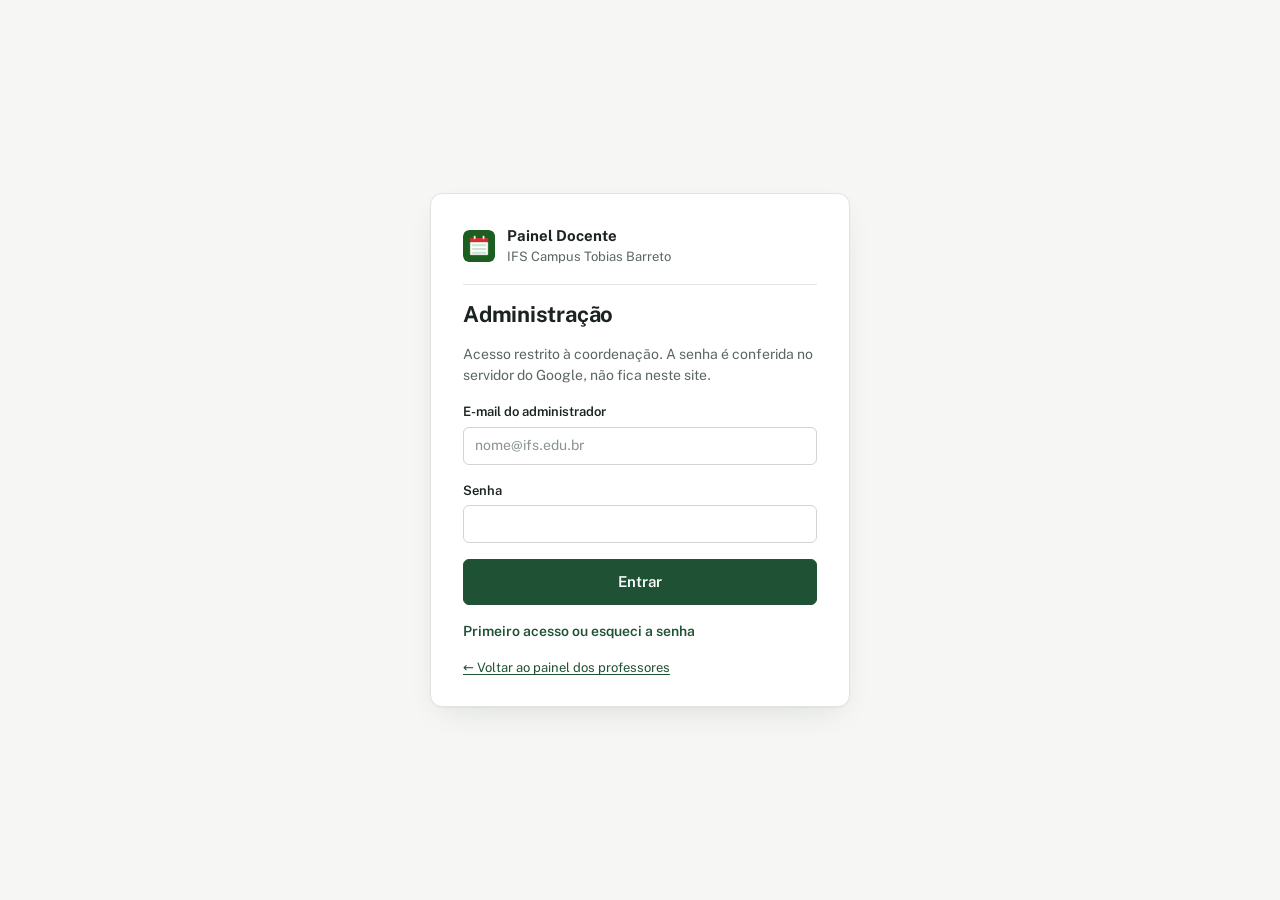
==== admin.html @ 11133c8a "Padroniza cor e centraliza almoço/intervalo (cadastros, grade admin e app) Co-Authored-By: Claude So" ====
<!doctype html>
<html lang="pt-BR">
<head>
  <meta charset="utf-8">
  <meta name="viewport" content="width=device-width, initial-scale=1, viewport-fit=cover">
  <meta name="robots" content="noindex, nofollow">
  <meta name="theme-color" content="#1f5135">
  <title>Administração · Painel Docente IFS</title>
  <link rel="icon" href="./icons/icon-192.png">
  <link rel="preconnect" href="https://fonts.googleapis.com">
  <link rel="preconnect" href="https://fonts.gstatic.com" crossorigin>
  <link href="https://fonts.googleapis.com/css2?family=Public+Sans:wght@400;500;600;700&display=swap" rel="stylesheet">
  <link rel="stylesheet" href="./admin.css?v=2.21">
</head>
<body>

<!-- ============ LOGIN ============ -->
<section id="tela-login">
  <form class="cartao-login" id="formLogin" autocomplete="on">
    <div class="sobretitulo"><img src="./icons/icon-192.png" alt="" width="32" height="32"><span>Painel Docente<br><small>IFS Campus Tobias Barreto</small></span></div>
    <h1>Administração</h1>
    <p class="mudo" style="margin:0">Acesso restrito à coordenação. A senha é conferida no servidor do Google, não fica neste site.</p>
    <div id="erroLogin" class="erro oculto" role="alert"></div>
    <div class="campo">
      <label for="loginEmail">E-mail do administrador</label>
      <input id="loginEmail" class="input" type="email" autocomplete="username" required placeholder="nome@ifs.edu.br">
    </div>
    <div class="campo">
      <label for="loginSenha">Senha</label>
      <input id="loginSenha" class="input" type="password" autocomplete="current-password" required>
    </div>
    <button class="btn btn-primario" id="btnEntrar" type="submit" style="min-height:46px">Entrar</button>
    <button class="btn-link" type="button" id="btnPrimeiro" style="align-self:flex-start">Primeiro acesso ou esqueci a senha</button>
    <a class="pequeno" href="./">← Voltar ao painel dos professores</a>
  </form>
  <form class="cartao-login oculto" id="formPrimeiro" autocomplete="off">
    <div class="sobretitulo"><img src="./icons/icon-192.png" alt="" width="32" height="32"><span>Painel Docente<br><small>IFS Campus Tobias Barreto</small></span></div>
    <h1>Primeiro acesso</h1>
    <p class="mudo" style="margin:0">Use o código de 6 números que chegou no seu e-mail de convite (ou o gerado no Apps Script pela função <strong>gerarCodigoAdministrador</strong>) e crie sua senha.</p>
    <div id="erroPrimeiro" class="erro oculto" role="alert"></div>
    <div class="campo"><label for="paCodigo">Código de 6 números</label><input id="paCodigo" class="input" inputmode="numeric" maxlength="6" required></div>
    <div class="campo"><label for="paEmail">Seu e-mail</label><input id="paEmail" class="input" type="email" autocomplete="username" required placeholder="nome@ifs.edu.br"></div>
    <div class="campo"><label for="paSenha">Senha nova (mínimo 8 caracteres)</label><input id="paSenha" class="input" type="password" autocomplete="new-password" minlength="8" required></div>
    <div class="campo"><label for="paSenha2">Repita a senha</label><input id="paSenha2" class="input" type="password" autocomplete="new-password" minlength="8" required></div>
    <button class="btn btn-primario" id="btnCriar" type="submit" style="min-height:46px">Criar acesso e entrar</button>
    <button class="btn-link" type="button" id="btnVoltarLogin" style="align-self:flex-start">← Já tenho senha</button>
  </form>
</section>

<!-- ============ APP ============ -->
<div id="app" class="oculto">
  <header class="topo">
    <div class="marca">
      <img src="./icons/icon-192.png" alt="" width="28" height="28">
      <div><strong>Painel Docente</strong><span>Administração · IFS Campus Tobias Barreto</span></div>
    </div>
    <div class="usuario">
      <span id="emailAdmin"></span>
      <button class="btn btn-pequeno" id="btnSair" type="button">Sair</button>
    </div>
  </header>
  <aside class="lateral" aria-label="Menu do administrador">
    <button class="nav-item" data-tela="inicio"><svg aria-hidden="true" width="20" height="20" viewBox="0 0 24 24" fill="none" stroke="currentColor" stroke-width="2" stroke-linecap="round" stroke-linejoin="round"><path d="M3 11 12 4l9 7v9H3z"/></svg>Visão geral</button>
    <button class="nav-item" data-tela="emails"><svg aria-hidden="true" width="20" height="20" viewBox="0 0 24 24" fill="none" stroke="currentColor" stroke-width="2" stroke-linecap="round" stroke-linejoin="round"><rect x="3" y="5" width="18" height="14" rx="2"/><path d="m3 7 9 6 9-6"/></svg>E-mails &amp; Avisos<span class="selo oculto" id="seloErros"></span></button>
    <button class="nav-item" data-tela="grade"><svg aria-hidden="true" width="20" height="20" viewBox="0 0 24 24" fill="none" stroke="currentColor" stroke-width="2" stroke-linecap="round" stroke-linejoin="round"><rect x="3" y="4" width="18" height="17" rx="2"/><path d="M3 10h18M8 2v4M16 2v4"/></svg>Grade de aulas</button>
    <button class="nav-item" data-tela="cadastros"><svg aria-hidden="true" width="20" height="20" viewBox="0 0 24 24" fill="none" stroke="currentColor" stroke-width="2" stroke-linecap="round" stroke-linejoin="round"><path d="M4 6h16M4 12h16M4 18h10"/></svg>Cadastros</button>
    <button class="nav-item" data-tela="banco"><svg aria-hidden="true" width="20" height="20" viewBox="0 0 24 24" fill="none" stroke="currentColor" stroke-width="2" stroke-linecap="round" stroke-linejoin="round"><path d="M3 10 12 4l9 6M5 10v8M9.5 10v8M14.5 10v8M19 10v8M3 20h18"/></svg>Banco de aulas<span class="selo oculto" id="seloBanco"></span></button>
    <button class="nav-item" data-tela="professores"><svg aria-hidden="true" width="20" height="20" viewBox="0 0 24 24" fill="none" stroke="currentColor" stroke-width="2" stroke-linecap="round" stroke-linejoin="round"><circle cx="9" cy="8" r="4"/><path d="M2 21c0-4 3-6 7-6s7 2 7 6"/></svg>Professores</button>
    <button class="nav-item" data-tela="arquivos"><svg aria-hidden="true" width="20" height="20" viewBox="0 0 24 24" fill="none" stroke="currentColor" stroke-width="2" stroke-linecap="round" stroke-linejoin="round"><path d="M12 3v12M7 10l5 5 5-5M4 21h16"/></svg>Importar / Exportar</button>
    <button class="nav-item" data-tela="config"><svg aria-hidden="true" width="20" height="20" viewBox="0 0 24 24" fill="none" stroke="currentColor" stroke-width="2" stroke-linecap="round" stroke-linejoin="round"><circle cx="12" cy="12" r="3"/><path d="M19.4 15a1.7 1.7 0 0 0 .3 1.8l.1.1a2 2 0 1 1-2.8 2.8l-.1-.1a1.7 1.7 0 0 0-2.9 1.2V21a2 2 0 1 1-4 0v-.1a1.7 1.7 0 0 0-2.9-1.2l-.1.1a2 2 0 1 1-2.8-2.8l.1-.1A1.7 1.7 0 0 0 3 15H3a2 2 0 1 1 0-4h.1a1.7 1.7 0 0 0 1.2-2.9l-.1-.1a2 2 0 1 1 2.8-2.8l.1.1A1.7 1.7 0 0 0 9 4.6V4.5a2 2 0 1 1 4 0v.1a1.7 1.7 0 0 0 2.9 1.2l.1-.1a2 2 0 1 1 2.8 2.8l-.1.1a1.7 1.7 0 0 0 1.2 2.9h.1a2 2 0 1 1 0 4h-.1a1.7 1.7 0 0 0-1.5 1z"/></svg>Configurações</button>
  </aside>

  <main id="conteudo" tabindex="-1"></main>

  <nav class="nav-baixo" aria-label="Menu do administrador">
    <button data-tela="inicio"><svg aria-hidden="true" width="22" height="22" viewBox="0 0 24 24" fill="none" stroke="currentColor" stroke-width="2" stroke-linecap="round" stroke-linejoin="round"><path d="M3 11 12 4l9 7v9H3z"/></svg>Início</button>
    <button data-tela="emails"><svg aria-hidden="true" width="22" height="22" viewBox="0 0 24 24" fill="none" stroke="currentColor" stroke-width="2" stroke-linecap="round" stroke-linejoin="round"><rect x="3" y="5" width="18" height="14" rx="2"/><path d="m3 7 9 6 9-6"/></svg>Avisos</button>
    <button data-tela="grade"><svg aria-hidden="true" width="22" height="22" viewBox="0 0 24 24" fill="none" stroke="currentColor" stroke-width="2" stroke-linecap="round" stroke-linejoin="round"><rect x="3" y="4" width="18" height="17" rx="2"/><path d="M3 10h18M8 2v4M16 2v4"/></svg>Grade</button>
    <button data-tela="professores"><svg aria-hidden="true" width="22" height="22" viewBox="0 0 24 24" fill="none" stroke="currentColor" stroke-width="2" stroke-linecap="round" stroke-linejoin="round"><circle cx="9" cy="8" r="4"/><path d="M2 21c0-4 3-6 7-6s7 2 7 6"/></svg>Professores</button>
    <button data-tela="arquivos"><svg aria-hidden="true" width="22" height="22" viewBox="0 0 24 24" fill="none" stroke="currentColor" stroke-width="2" stroke-linecap="round" stroke-linejoin="round"><path d="M12 3v12M7 10l5 5 5-5M4 21h16"/></svg>Arquivos</button>
  </nav>
</div>

<div id="modais"></div>
<div id="toast" class="oculto" role="status" aria-live="polite"></div>

<script src="./admin.js?v=2.21"></script>
</body>
</html>
---- admin.css ----
/* =============================================================================
   Painel administrativo — IFS Campus Tobias Barreto
   Direção: secretaria acadêmica. Superfícies claras, tipografia institucional
   (Public Sans), dados em tabelas, verde do IFS só onde há ação ou estado ativo.
   ============================================================================= */
:root {
  --mata: #1f5135;          /* verde institucional: marca, ativo, ação principal */
  --mata-escuro: #163d28;
  --mata-claro: #ecf3ee;
  --papel: #f6f7f4;         /* fundo do app */
  --branco: #ffffff;
  --tinta: #1c2420;         /* texto */
  --grafite: #5b6660;       /* texto secundário */
  --nevoa: #8a948e;
  --linha: #e1e5e1;
  --linha-forte: #cfd5d0;

  --falta: #b42318;   --falta-fundo: #fef3f2;   --falta-borda: #fecdca;
  --atencao: #b54708; --atencao-fundo: #fffaeb; --atencao-borda: #fedf89;
  --info: #1849a9;    --info-fundo: #eff4ff;    --info-borda: #c7d7fe;
  --ok: #067647;      --ok-fundo: #ecfdf3;
  --troca: #6941c6;   --troca-fundo: #f4f3ff;

  --r-painel: 10px;
  --r-ctrl: 6px;
  --foco: 0 0 0 3px rgba(31, 81, 53, .28);
}

* { box-sizing: border-box; }
html, body { margin: 0; }
body {
  font-family: 'Public Sans', system-ui, -apple-system, 'Segoe UI', Roboto, sans-serif;
  font-size: 15px;
  line-height: 1.5;
  color: var(--tinta);
  background: var(--papel);
  font-variant-numeric: tabular-nums;
  -webkit-font-smoothing: antialiased;
}
button, input, select, textarea { font: inherit; color: inherit; }
a { color: var(--mata); text-underline-offset: 2px; }
h1, h2, h3 { margin: 0; line-height: 1.25; letter-spacing: -0.01em; }
p { margin: 0; }
.oculto { display: none !important; }
.mudo { color: var(--grafite); }
.pequeno { font-size: 13px; }
:focus-visible { outline: none; box-shadow: var(--foco); }

/* ---------------------------------------------------------------- botões */
.btn {
  display: inline-flex; align-items: center; justify-content: center; gap: 6px;
  min-height: 36px; padding: 0 14px; border-radius: var(--r-ctrl);
  border: 1px solid var(--linha-forte); background: var(--branco); color: var(--tinta);
  font-size: 14px; font-weight: 600; cursor: pointer; text-decoration: none; white-space: nowrap;
  transition: background-color .12s, border-color .12s;
}
.btn:hover { background: #f1f3f0; border-color: #bcc4be; }
.btn:disabled { opacity: .5; cursor: not-allowed; }
.btn-primario { background: var(--mata); border-color: var(--mata); color: #fff; }
.btn-primario:hover { background: var(--mata-escuro); border-color: var(--mata-escuro); }
.btn-perigo { color: var(--falta); }
.btn-perigo:hover { background: var(--falta-fundo); border-color: var(--falta-borda); }
.btn-pequeno { min-height: 30px; padding: 0 10px; font-size: 13px; }
.btn-link { border: 0; background: none; color: var(--mata); font-weight: 600; cursor: pointer; padding: 0; font-size: 14px; }
.btn-link:hover { text-decoration: underline; }

/* ---------------------------------------------------------------- campos */
.campo { display: flex; flex-direction: column; gap: 5px; min-width: 0; }
.campo label { font-size: 13px; font-weight: 600; color: var(--tinta); }
.input, select.input, textarea.input {
  width: 100%; min-height: 38px; padding: 7px 11px; border: 1px solid var(--linha-forte);
  border-radius: var(--r-ctrl); background: var(--branco); font-size: 14px;
}
.input:focus { border-color: var(--mata); box-shadow: var(--foco); outline: none; }
.input::placeholder { color: var(--nevoa); }
textarea.input { min-height: 80px; resize: vertical; }

/* ---------------------------------------------------------------- login */
#tela-login { min-height: 100vh; display: grid; place-items: center; padding: 24px 16px; background: var(--papel); }
.cartao-login {
  width: 100%; max-width: 420px; background: var(--branco); border: 1px solid var(--linha);
  border-radius: 12px; padding: 32px 32px 28px; display: flex; flex-direction: column; gap: 16px;
  box-shadow: 0 1px 2px rgba(16, 24, 20, .04), 0 12px 32px -12px rgba(16, 24, 20, .12);
}
.cartao-login .sobretitulo { display: flex; align-items: center; gap: 12px; font-weight: 700; font-size: 15px; line-height: 1.3; padding-bottom: 18px; border-bottom: 1px solid var(--linha); }
.cartao-login .sobretitulo img { border-radius: 6px; }
.cartao-login .sobretitulo small { font-weight: 400; color: var(--grafite); font-size: 13px; }
.cartao-login h1 { font-size: 22px; font-weight: 700; }
.cartao-login > p.mudo, .cartao-login > ol { font-size: 14px; }
.cartao-login .btn-primario { min-height: 42px; font-size: 15px; }
.erro { background: var(--falta-fundo); color: var(--falta); border: 1px solid var(--falta-borda); border-radius: var(--r-ctrl); padding: 9px 12px; font-size: 14px; }
.ok-msg { background: var(--ok-fundo); color: var(--ok); border-radius: var(--r-ctrl); padding: 9px 12px; font-size: 14px; }

/* ---------------------------------------------------------------- estrutura */
#app {
  display: grid; min-height: 100vh;
  grid-template-columns: 232px minmax(0, 1fr);
  grid-template-rows: 56px 1fr;
  grid-template-areas: "topo topo" "lateral main";
  /* o menu lateral segue até o fim da página, mesmo em telas longas */
  background: linear-gradient(90deg, var(--branco) 0 231px, var(--linha) 231px 232px, var(--papel) 232px);
}
.topo {
  grid-area: topo; position: sticky; top: 0; z-index: 30;
  display: flex; align-items: center; justify-content: space-between; gap: 16px;
  padding: 0 20px; background: var(--branco); border-bottom: 1px solid var(--linha);
}
.topo .marca { display: flex; align-items: center; gap: 10px; min-width: 0; }
.topo .marca img { border-radius: 6px; flex: 0 0 auto; }
.topo .marca strong { display: block; font-size: 15px; font-weight: 700; line-height: 1.2; }
.topo .marca span { display: block; font-size: 12.5px; color: var(--grafite); line-height: 1.2; white-space: nowrap; overflow: hidden; text-overflow: ellipsis; }
.topo .usuario { display: flex; align-items: center; gap: 12px; font-size: 13px; color: var(--grafite); }

.lateral {
  grid-area: lateral; position: sticky; top: 56px; align-self: start; height: calc(100vh - 56px);
  padding: 16px 12px; background: var(--branco); border-right: 1px solid var(--linha);
  display: flex; flex-direction: column; gap: 2px;
}
.nav-item {
  position: relative; display: flex; align-items: center; gap: 10px; width: 100%; min-height: 38px;
  padding: 0 12px; border: 0; border-radius: var(--r-ctrl); background: none; cursor: pointer;
  color: var(--grafite); font-size: 14px; font-weight: 500; text-align: left;
}
.nav-item svg { width: 18px; height: 18px; flex: 0 0 auto; opacity: .85; }
.nav-item:hover { background: #f2f4f1; color: var(--tinta); }
.nav-item[aria-current="page"] { background: var(--mata-claro); color: var(--mata); font-weight: 600; }
.nav-item[aria-current="page"]::before { content: ""; position: absolute; left: -12px; top: 8px; bottom: 8px; width: 3px; border-radius: 0 3px 3px 0; background: var(--mata); }
.nav-item .selo { margin-left: auto; min-width: 20px; height: 20px; padding: 0 6px; border-radius: 10px; display: inline-flex; align-items: center; justify-content: center; background: var(--falta); color: #fff; font-size: 11.5px; font-weight: 700; }

main { grid-area: main; min-width: 0; width: 100%; max-width: 1280px; padding: 28px 32px 48px; display: flex; flex-direction: column; gap: 20px; }
.cabecalho { display: flex; align-items: flex-end; justify-content: space-between; gap: 16px; flex-wrap: wrap; padding-bottom: 4px; }
.cabecalho h1 { font-size: 24px; font-weight: 700; }
.cabecalho p { margin-top: 4px; color: var(--grafite); font-size: 14px; }
.cabecalho .acoes { display: flex; gap: 8px; flex-wrap: wrap; }
.nav-baixo { display: none; }
.so-celular { display: none !important; }

/* ---------------------------------------------------------------- painéis */
.cartao { background: var(--branco); border: 1px solid var(--linha); border-radius: var(--r-painel); }
.cartao-pad { padding: 20px; }
.secao-titulo { font-size: 15px; font-weight: 700; margin-bottom: 14px; }

/* Indicadores: um painel único dividido em colunas */
.grade-numeros {
  display: grid; grid-template-columns: repeat(4, minmax(0, 1fr));
  background: var(--branco); border: 1px solid var(--linha); border-radius: var(--r-painel); overflow: hidden;
}
.numero { padding: 18px 20px; display: flex; flex-direction: column; gap: 2px; border: 0; border-radius: 0; }
.numero + .numero { border-left: 1px solid var(--linha); }
.numero .rotulo { order: -1; font-size: 13px; font-weight: 500; color: var(--grafite); }
.numero .valor { font-size: 30px; font-weight: 700; line-height: 1.15; letter-spacing: -0.02em; }
.numero .detalhe { font-size: 13px; color: var(--grafite); }
.numero.alerta .valor { color: var(--falta); }

.duas-colunas { display: grid; grid-template-columns: minmax(0, 1fr) 300px; gap: 20px; align-items: start; }

/* Pendências: linhas com faixa de status à esquerda */
.aviso {
  position: relative; display: flex; align-items: center; gap: 16px; flex-wrap: wrap;
  padding: 12px 14px 12px 18px; border: 1px solid var(--linha); border-radius: var(--r-ctrl); background: var(--branco);
}
.aviso + .aviso { margin-top: 8px; }
.aviso::before { content: ""; position: absolute; left: 0; top: 0; bottom: 0; width: 4px; border-radius: var(--r-ctrl) 0 0 var(--r-ctrl); background: var(--linha-forte); }
.aviso .txt { flex: 1 1 280px; display: flex; flex-direction: column; gap: 1px; min-width: 0; font-size: 14px; color: var(--grafite); }
.aviso strong { font-size: 14px; font-weight: 600; color: var(--tinta); }
.aviso .btn { margin-left: auto; }
.aviso-vermelho::before { background: var(--falta); }
.aviso-laranja::before { background: #f79009; }
.aviso-azul::before { background: #2e90fa; }
.aviso-verde { background: var(--ok-fundo); border-color: #abefc6; }
.aviso-verde::before { background: var(--ok); }

.lista-acoes { display: flex; flex-direction: column; gap: 6px; }
.lista-acoes .btn { justify-content: flex-start; width: 100%; font-weight: 500; }

/* ---------------------------------------------------------------- filtros e tabelas */
.filtros { display: flex; gap: 12px; flex-wrap: wrap; align-items: flex-end; padding: 14px 16px; border-bottom: 1px solid var(--linha); }
.filtros .campo { flex: 1 1 150px; }
.filtros .campo.largo { flex: 2 1 240px; }
.barra-selecao { display: flex; align-items: center; gap: 8px; flex-wrap: wrap; padding: 8px 16px; background: var(--mata-claro); border-bottom: 1px solid var(--linha); font-size: 14px; }
.barra-selecao strong { margin-right: auto; font-weight: 600; color: var(--mata); }

.tabela-rolagem { overflow-x: auto; }
table { width: 100%; border-collapse: collapse; font-size: 14px; }
th { text-align: left; font-size: 12.5px; font-weight: 600; color: var(--grafite); padding: 9px 14px; background: #fafbf9; border-bottom: 1px solid var(--linha); white-space: nowrap; }
td { padding: 10px 14px; border-bottom: 1px solid #eef1ee; vertical-align: middle; }
tbody tr:hover td { background: #fafbf9; }
tr:last-child td { border-bottom: 0; }
tr.selecionada td, tr.selecionada:hover td { background: var(--mata-claro); }
td.acoes { white-space: nowrap; text-align: right; }
td.acoes .btn + .btn { margin-left: 6px; }
.chk { width: 16px; height: 16px; accent-color: var(--mata); cursor: pointer; }
.vazio { padding: 32px 16px; text-align: center; color: var(--grafite); font-size: 14px; }
.paginacao { display: flex; justify-content: space-between; align-items: center; gap: 10px; flex-wrap: wrap; padding: 10px 16px; font-size: 13px; color: var(--grafite); border-top: 1px solid var(--linha); }

.etiqueta { display: inline-flex; align-items: center; gap: 5px; font-size: 12.5px; font-weight: 600; padding: 2px 8px; border-radius: 999px; background: #f2f4f1; color: var(--grafite); white-space: nowrap; }
.etiqueta::before { content: ""; width: 6px; height: 6px; border-radius: 50%; background: currentColor; opacity: .8; }
.et-verde { background: var(--ok-fundo); color: var(--ok); }
.et-vermelho { background: var(--falta-fundo); color: var(--falta); }
.et-laranja { background: var(--atencao-fundo); color: var(--atencao); }
.et-azul { background: var(--info-fundo); color: var(--info); }
.et-roxo { background: var(--troca-fundo); color: var(--troca); }

/* Versões anteriores: tabela compacta */
.versoes td { padding: 9px 0; }
.versoes td + td { padding-left: 12px; }
.versoes td.acoes { text-align: right; }
.versoes .quando { font-weight: 600; display: flex; align-items: center; gap: 8px; flex-wrap: wrap; }
.versoes .aulas { color: var(--grafite); font-size: 13px; cursor: default; }
.btn-restaurar { color: var(--mata); border-color: var(--mata-claro); background: var(--mata-claro); gap: 6px; }
.btn-restaurar:hover { background: #dfeae3; border-color: var(--mata); }
.btn-restaurar svg { width: 14px; height: 14px; }
.btn-icone { min-height: 30px; width: 30px; padding: 0; }
.btn-icone svg { width: 16px; height: 16px; }

/* ---------------------------------------------------------------- importação */
.passos { display: flex; align-items: center; gap: 10px; flex-wrap: wrap; font-size: 14px; }
.passo { display: flex; align-items: center; gap: 8px; font-weight: 500; color: var(--nevoa); }
.passo span { width: 24px; height: 24px; border-radius: 50%; display: inline-flex; align-items: center; justify-content: center; border: 1px solid var(--linha-forte); font-size: 12.5px; font-weight: 600; }
.passo.ativo { color: var(--tinta); font-weight: 600; }
.passo.ativo span { background: var(--mata); border-color: var(--mata); color: #fff; }
.passo + .passo::before { content: ""; width: 24px; height: 1px; background: var(--linha-forte); }
.zona-arquivo { border: 1.5px dashed var(--linha-forte); border-radius: var(--r-painel); padding: 32px 16px; text-align: center; display: flex; flex-direction: column; gap: 8px; align-items: center; cursor: pointer; background: #fbfcfa; font-size: 14px; }
.zona-arquivo:hover, .zona-arquivo.arrastando { border-color: var(--mata); background: var(--mata-claro); }
.zona-arquivo .btn { margin-top: 6px; }
.contagens { display: grid; grid-template-columns: repeat(4, minmax(0, 1fr)); border: 1px solid var(--linha); border-radius: var(--r-ctrl); overflow: hidden; }
.contagem { padding: 10px 14px; font-size: 13px; color: var(--grafite); }
.contagem + .contagem { border-left: 1px solid var(--linha); }
.contagem b { display: block; font-size: 22px; font-weight: 700; color: var(--tinta); }

/* ---------------------------------------------------------------- modal */
.fundo-modal { position: fixed; inset: 0; z-index: 50; display: flex; align-items: center; justify-content: center; padding: 16px; background: rgba(20, 28, 24, .42); }
.modal {
  width: 100%; max-width: 560px; max-height: calc(100vh - 32px); overflow: auto;
  display: flex; flex-direction: column; gap: 14px; padding: 24px;
  background: var(--branco); border-radius: 12px; box-shadow: 0 24px 48px -12px rgba(16, 24, 20, .3);
}
.modal h2 { font-size: 18px; font-weight: 700; }
.modal .linha { display: grid; grid-template-columns: repeat(2, minmax(0, 1fr)); gap: 12px; }
.modal .botoes { display: flex; gap: 8px; justify-content: flex-end; flex-wrap: wrap; margin-top: 6px; padding-top: 16px; border-top: 1px solid var(--linha); }
.modal .botoes .esquerda { margin-right: auto; }
.conflitos { background: var(--atencao-fundo); border: 1px solid var(--atencao-borda); color: #7a2e0e; border-radius: var(--r-ctrl); padding: 10px 12px; font-size: 14px; }
.conflitos ul { margin: 6px 0 0; padding-left: 18px; }

/* ---------------------------------------------------------------- avisos rápidos */
#toast { position: fixed; left: 50%; bottom: 24px; transform: translateX(-50%); z-index: 80; max-width: calc(100vw - 32px); padding: 10px 16px; border-radius: 8px; background: var(--tinta); color: #fff; font-size: 14px; font-weight: 500; box-shadow: 0 10px 24px rgba(0, 0, 0, .2); }
#toast.erro-toast { background: var(--falta); }
.carregando { display: flex; align-items: center; justify-content: center; gap: 10px; padding: 48px 16px; color: var(--grafite); font-size: 14px; }
.giro { width: 18px; height: 18px; border: 2px solid var(--linha-forte); border-top-color: var(--mata); border-radius: 50%; animation: giro .7s linear infinite; }
@keyframes giro { to { transform: rotate(360deg); } }
@media (prefers-reduced-motion: reduce) { .giro { animation-duration: 2s; } * { transition: none !important; } }

/* ---------------------------------------------------------------- telas médias */
@media (max-width: 1080px) {
  .duas-colunas { grid-template-columns: minmax(0, 1fr); }
  .grade-numeros { grid-template-columns: repeat(2, minmax(0, 1fr)); }
  .numero:nth-child(3) { border-left: 0; }
  .numero:nth-child(n+3) { border-top: 1px solid var(--linha); }
}

/* ---------------------------------------------------------------- celular */
@media (max-width: 760px) {
  #app { grid-template-columns: minmax(0, 1fr); grid-template-areas: "topo" "main"; background: var(--papel); }
  .lateral { display: none; }
  .topo { padding: 0 16px; }
  .topo .marca span { display: none; }
  .topo #emailAdmin { display: none; }
  main { padding: 18px 16px 100px; gap: 16px; }
  .cabecalho h1 { font-size: 21px; }
  .nav-baixo {
    display: grid; grid-template-columns: repeat(5, minmax(0, 1fr)); position: fixed; left: 0; right: 0; bottom: 0; z-index: 40;
    background: var(--branco); border-top: 1px solid var(--linha); padding: 4px 4px calc(6px + env(safe-area-inset-bottom));
  }
  .nav-baixo button { display: flex; flex-direction: column; align-items: center; justify-content: center; gap: 2px; min-height: 52px; font-size: 11.5px; font-weight: 500; color: var(--grafite); background: none; border: 0; }
  .nav-baixo button svg { width: 20px; height: 20px; }
  .nav-baixo button[aria-current="page"] { color: var(--mata); font-weight: 700; }
  .so-celular { display: inline-flex !important; }
  .esconder-celular { display: none; }
  .contagens { grid-template-columns: repeat(2, minmax(0, 1fr)); }
  .contagem:nth-child(3) { border-left: 0; }
  .contagem:nth-child(n+3) { border-top: 1px solid var(--linha); }
  .modal .linha { grid-template-columns: minmax(0, 1fr); }
  .cartao-login { padding: 24px 20px; }
  td, th { padding: 9px 10px; }
  .numero { padding: 14px 16px; }
  .numero .valor { font-size: 26px; }
}

/* ---------------------------------------------------------------- grade de aulas */
.alternador { display: inline-flex; border: 1px solid var(--linha-forte); border-radius: var(--r-ctrl); overflow: hidden; background: var(--branco); }
.alternador button { border: 0; background: none; padding: 0 14px; min-height: 34px; font-size: 14px; font-weight: 500; color: var(--grafite); cursor: pointer; }
.alternador button + button { border-left: 1px solid var(--linha-forte); }
.alternador button[aria-pressed="true"] { background: var(--mata-claro); color: var(--mata); font-weight: 600; }

.quadro { table-layout: fixed; min-width: 760px; }
.quadro th { text-align: center; }
.quadro th.q-hora, .quadro td { border-right: 1px solid #eef1ee; }
.quadro th.q-hora { width: 112px; text-align: left; font-weight: 600; color: var(--grafite); background: #fafbf9; white-space: nowrap; }
.quadro tbody th.q-hora { font-size: 13px; vertical-align: top; padding-top: 12px; }
.quadro td { padding: 6px; vertical-align: top; height: 64px; }
.quadro tbody tr:hover td { background: transparent; }
.q-aula {
  display: flex; flex-direction: column; gap: 1px; width: 100%; text-align: left; cursor: pointer;
  padding: 7px 9px 7px 11px; border: 1px solid var(--linha); border-left: 3px solid var(--mata); border-radius: var(--r-ctrl);
  background: var(--branco); font-size: 13px; line-height: 1.3;
}
.q-aula + .q-aula { margin-top: 4px; }
.q-aula:hover { border-color: var(--linha-forte); border-left-color: var(--mata); background: #fafbf9; }
.q-disc { font-weight: 600; color: var(--tinta); overflow-wrap: anywhere; }
.q-quem { color: var(--grafite); font-size: 12.5px; }
.q-st { font-size: 12px; font-weight: 600; }
.q-aula.falta { border-left-color: var(--falta); background: var(--falta-fundo); }
.q-aula.falta .q-st { color: var(--falta); }
.q-aula.subs { border-left-color: #f79009; background: var(--atencao-fundo); }
.q-aula.subs .q-st { color: var(--atencao); }
.q-aula.def { border-left-color: #2e90fa; border-style: dashed; border-left-style: solid; }
.q-aula.def .q-quem { color: var(--info); font-weight: 600; }
.q-vazio { text-align: center; }
.q-add { width: 100%; height: 100%; min-height: 50px; border: 1px dashed transparent; border-radius: var(--r-ctrl); background: none; color: transparent; font-size: 18px; cursor: pointer; }
.q-vazio:hover .q-add, .q-add:focus-visible { border-color: var(--linha-forte); color: var(--nevoa); }
.legenda { display: flex; flex-wrap: wrap; align-items: center; gap: 6px 14px; font-size: 13px; color: var(--grafite); margin-top: -8px; }
.lg { display: inline-block; width: 12px; height: 12px; border-radius: 3px; margin-right: -8px; vertical-align: -1px; }
.lg-falta { background: var(--falta); } .lg-subs { background: #f79009; } .lg-def { background: #2e90fa; }

.tabela-aulas { table-layout: fixed; min-width: 640px; }
.tabela-aulas td { padding-top: 9px; padding-bottom: 9px; }
.tabela-aulas .col-chk { padding-right: 0; }
.tabela-aulas .col-hora { white-space: nowrap; color: var(--grafite); }
.tabela-aulas .disc { font-weight: 500; }
.tabela-aulas .sit:empty { display: none; }
.tabela-aulas .sit { margin-top: 3px; }
.tabela-aulas tr.dia-grupo th { background: var(--papel); color: var(--tinta); font-size: 13px; font-weight: 700; padding: 8px 14px; border-top: 1px solid var(--linha); }
.tabela-aulas tr.dia-grupo:first-child th { border-top: 0; }
.tabela-aulas td.acoes { padding-right: 16px; }

.hist-topo { display: flex; justify-content: space-between; align-items: flex-end; gap: 12px; flex-wrap: wrap; padding-bottom: 14px; }
.hist-topo .secao-titulo + p { margin-top: 2px; }
.acoes-hist { display: flex; gap: 8px; flex-wrap: wrap; }

.lista-admins td { padding: 8px 0; font-size: 14px; }
.lista-admins td + td { padding-left: 8px; }
.btn-link.perigo { color: var(--falta); font-size: 13px; }
.convite { display: flex; gap: 8px; align-items: flex-end; flex-wrap: wrap; margin-top: 4px; padding-top: 14px; border-top: 1px solid var(--linha); }
.convite .campo { flex: 1 1 180px; }

.servidor { display: flex; flex-direction: column; gap: 12px; }
.servidor .input { font-size: 13px; }
.servidor .acoes-hist { align-items: center; }

#abasCad { align-self: flex-start; }
.tabela-cad table { min-width: 560px; }
.tabela-cad tr.dia-grupo th { background: var(--papel); color: var(--tinta); font-size: 13px; font-weight: 700; padding: 8px 14px; border-top: 1px solid var(--linha); }
.tabela-cad td.acoes .btn-link + .btn-link { margin-left: 14px; }
.et-amarelo { background: #fff4d6; color: #8a5a00; }

/* ---------- Cadastros → Horários: cartões por turno e turma ---------- */
.hor-area { padding: 4px 16px 20px; }
.hor-turno { margin-top: 22px; }
.hor-turno > h3 { margin: 0 0 10px; font-size: 13px; font-weight: 700; letter-spacing: .06em; text-transform: uppercase; color: var(--grafite); display: flex; align-items: center; gap: 10px; }
.hor-turno > h3::after { content: ""; flex: 1; height: 1px; background: var(--linha); }
.hor-grade { display: grid; grid-template-columns: repeat(auto-fill, minmax(340px, 1fr)); gap: 14px; align-items: start; }
.hor-card { background: var(--branco); border: 1px solid var(--linha); border-radius: var(--r-painel); overflow: hidden; }
.hor-card header { display: flex; justify-content: space-between; align-items: flex-start; gap: 10px; padding: 12px 14px; border-bottom: 1px solid var(--linha); background: #fbfcfa; }
.hor-card header h4 { margin: 0; font-size: 15px; font-weight: 700; }
.hor-card header p { margin: 2px 0 0; font-size: 12.5px; color: var(--grafite); line-height: 1.35; }
.hor-contagem { font-size: 12px; font-weight: 600; color: var(--mata); background: var(--mata-claro); padding: 2px 9px; border-radius: 999px; white-space: nowrap; }
.hor-padrao header { background: var(--papel); }
.hor-padrao .hor-contagem { color: var(--grafite); background: #eceee9; }
.hor-semuso { opacity: .72; }
.hor-lista { list-style: none; margin: 0; padding: 4px 0; }
.hor-linha { display: grid; grid-template-columns: 26px 1fr auto auto; align-items: center; gap: 10px; padding: 7px 14px; }
.hor-linha + .hor-linha, .hor-pausa + .hor-linha { border-top: 1px solid #f0f2ef; }
.hor-linha:hover { background: #fafbf9; }
.hor-ordem { width: 24px; height: 24px; border-radius: 50%; background: var(--mata-claro); color: var(--mata); font-size: 12px; font-weight: 700; display: grid; place-items: center; }
.hor-hora { font-weight: 700; font-size: 15px; letter-spacing: .01em; display: flex; flex-wrap: wrap; gap: 4px 8px; align-items: center; }
.hor-aulas { font-size: 12.5px; color: var(--nevoa); white-space: nowrap; }
.hor-acoes { display: flex; gap: 12px; opacity: .55; transition: opacity .12s; }
.hor-linha:hover .hor-acoes, .hor-linha:focus-within .hor-acoes { opacity: 1; }
.hor-acoes .btn-link { font-size: 13px; }
.hor-cruza { background: var(--atencao-fundo); }
.hor-pausa { display: flex; align-items: center; gap: 10px; margin: 2px 14px; padding: 5px 10px; font-size: 12.5px; color: var(--grafite); background: repeating-linear-gradient(135deg, #f6f7f4, #f6f7f4 6px, #f0f2ee 6px, #f0f2ee 12px); border-radius: 6px; }
.hor-pausa strong { color: var(--tinta); font-weight: 600; }
.hor-pausa span:last-child { margin-left: auto; }
.hor-pausa-linha { justify-content: center; gap: 4px 12px; flex-wrap: wrap; padding: 9px 12px; background: repeating-linear-gradient(135deg, #f4f6f3, #f4f6f3 6px, #eceff0 6px, #eceff0 12px); border: 1px dashed #cfd6cf; color: #5d6b5f; text-align: center; }
.hor-pausa-linha > span:first-child { font-weight: 700; color: #2f4a35; min-width: 0; }
.hor-pausa-linha > strong { color: #2f4a35; }
.hor-pausa-linha > span:nth-child(3) { margin: 0; }
.hor-pausa-linha .hor-acoes { flex-basis: 100%; display: flex; justify-content: center; gap: 14px; margin: 0; opacity: .7; }
.hor-pausa-linha:hover .hor-acoes, .hor-pausa-linha:focus-within .hor-acoes { opacity: 1; }
@media (hover: none) { .hor-pausa-linha .hor-acoes { opacity: 1; } }
.hor-card footer { padding: 9px 14px; border-top: 1px solid var(--linha); }
.hor-vazio { margin: 0; padding: 14px; font-size: 13.5px; color: var(--nevoa); }
.hor-aviso { display: flex; gap: 14px; align-items: center; flex-wrap: wrap; background: var(--info-fundo); border: 1px solid var(--info-borda); color: var(--tinta); border-radius: var(--r-painel); padding: 12px 14px; margin-top: 16px; }
.hor-aviso p { margin: 0; flex: 1 1 260px; font-size: 14px; }
@media (max-width: 640px) {
  .hor-area { padding: 4px 12px 16px; }
  .hor-grade { grid-template-columns: 1fr; }
  .hor-acoes { opacity: 1; }
  .hor-linha { grid-template-columns: 26px 1fr auto; }
  .hor-aulas { display: none; }
}
.hor-vazio-linha { grid-column: 1 / -1; display: flex; gap: 14px; align-items: center; flex-wrap: wrap; padding: 10px 14px; border: 1px dashed var(--linha-forte); border-radius: var(--r-painel); font-size: 13.5px; color: var(--grafite); background: var(--branco); }
.hor-largo { grid-column: 1 / -1; opacity: 1; }
.hor-largo > summary { list-style: none; cursor: pointer; display: flex; justify-content: space-between; align-items: center; gap: 10px; padding: 11px 14px; background: var(--papel); font-size: 14px; color: var(--grafite); }
.hor-largo > summary::-webkit-details-marker { display: none; }
.hor-largo > summary::before { content: "▸"; margin-right: 8px; color: var(--nevoa); }
.hor-largo[open] > summary::before { content: "▾"; }
.hor-largo > summary em { font-style: normal; font-size: 12.5px; color: var(--nevoa); }
.hor-largo[open] > summary { border-bottom: 1px solid var(--linha); }
.hor-largo .hor-lista { columns: 2; column-gap: 0; }
.hor-largo .hor-linha, .hor-largo .hor-pausa { break-inside: avoid; }
@media (max-width: 640px) { .hor-largo .hor-lista { columns: 1; } }

/* ---------- Cadastros: cursos, turmas e disciplinas ---------- */
.cad-meta { display: flex; flex-direction: column; gap: 3px; padding: 12px 14px; font-size: 14px; word-break: break-word; }
.cad-rotulo { font-size: 11.5px; font-weight: 700; letter-spacing: .05em; text-transform: uppercase; color: var(--nevoa); }
.cad-peq { grid-template-columns: repeat(auto-fill, minmax(230px, 1fr)); gap: 10px; }
.cad-tile { display: flex; justify-content: space-between; align-items: center; gap: 8px; padding: 11px 14px; }
.cad-tile p { margin: 2px 0 0; font-size: 12.5px; color: var(--grafite); }
.cad-tile .hor-acoes { flex-direction: column; align-items: flex-end; gap: 4px; }
.cad-linha { display: grid; grid-template-columns: 1fr auto auto; align-items: center; gap: 12px; padding: 9px 14px; }
.cad-linha + .cad-linha { border-top: 1px solid #f0f2ef; }
.cad-linha:hover { background: #fafbf9; }
.cad-linha:hover .hor-acoes, .cad-linha:focus-within .hor-acoes { opacity: 1; }
.cad-profs { display: flex; flex-wrap: wrap; gap: 5px; margin-top: 4px; }
.cad-profs:empty { display: none; }
.hor-turno > .hor-card { margin-top: 2px; }
@media (max-width: 640px) { .cad-linha { grid-template-columns: 1fr auto; } .cad-linha .hor-aulas { display: none; } .cad-linha .hor-acoes { grid-column: 1 / -1; flex-wrap: wrap; } }

/* ---- Banco de aulas ---- */
.banco-item { display: flex; gap: 16px; align-items: flex-start; justify-content: space-between; flex-wrap: wrap; padding: 16px 20px; border-bottom: 1px solid var(--linha); }
.banco-item:last-child { border-bottom: 0; }
.banco-txt { flex: 1 1 320px; display: flex; flex-direction: column; gap: 3px; min-width: 0; font-size: 14px; color: var(--grafite); }
.banco-txt strong { font-size: 15px; font-weight: 600; color: var(--tinta); }
.banco-desc { display: flex; align-items: center; gap: 8px; margin-top: 6px; font-size: 13.5px; color: var(--tinta); cursor: pointer; }
.banco-desc em { color: var(--grafite); font-style: normal; font-size: 12.5px; }
.banco-bt { display: flex; gap: 8px; flex: 0 0 auto; }
#abasBanco { align-self: flex-start; margin-bottom: 2px; }

/* almoço e intervalo no quadro semanal */
.quadro tr.q-pausa td { background: repeating-linear-gradient(135deg, #f4f6f3, #f4f6f3 6px, #eceff0 6px, #eceff0 12px); color: #2f4a35; text-align: center; vertical-align: middle; font-size: 13px; font-weight: 700; letter-spacing: .02em; padding: 10px; border-top: 1px dashed #cfd6cf; border-bottom: 1px dashed #cfd6cf; }
.quadro tr.q-pausa th { font-weight: 600; color: #5d6b5f; vertical-align: middle; }
@media print { .quadro tr.q-pausa td { background: repeating-linear-gradient(135deg, #f4f6f3, #f4f6f3 6px, #eceff0 6px, #eceff0 12px); color: #2f4a35; text-align: center; vertical-align: middle; font-size: 13px; font-weight: 700; letter-spacing: .02em; padding: 10px; border-top: 1px dashed #cfd6cf; border-bottom: 1px dashed #cfd6cf; } }
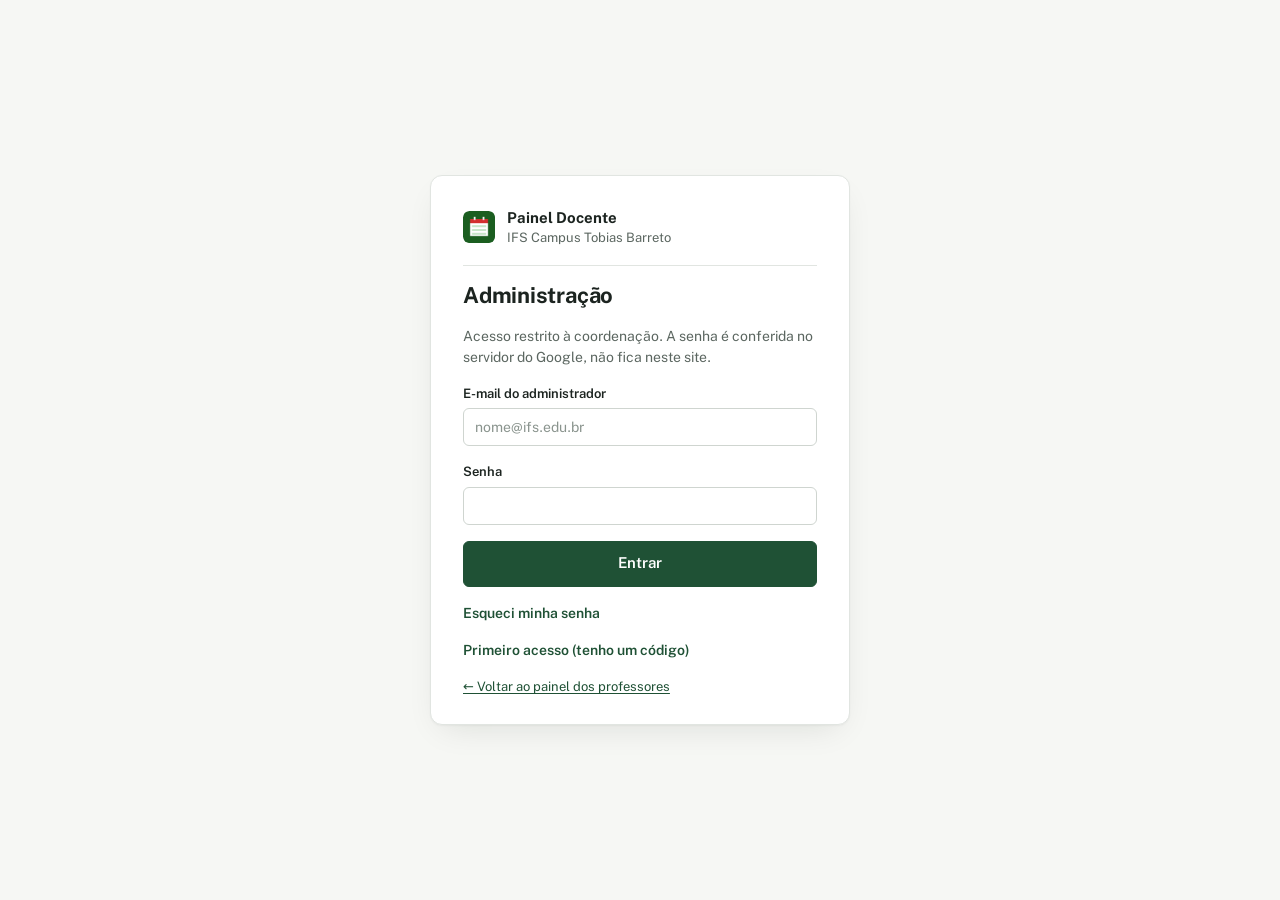
==== commit 8ded285e: "Admin: 'Esqueci minha senha' envia código por e-mail; texto do PIN dos professores corrigido Co-Auth" ====
--- a/admin.html
+++ b/admin.html
@@ -10,7 +10,7 @@
   <link rel="preconnect" href="https://fonts.googleapis.com">
   <link rel="preconnect" href="https://fonts.gstatic.com" crossorigin>
   <link href="https://fonts.googleapis.com/css2?family=Public+Sans:wght@400;500;600;700&display=swap" rel="stylesheet">
-  <link rel="stylesheet" href="./admin.css?v=2.21">
+  <link rel="stylesheet" href="./admin.css?v=2.23">
 </head>
 <body>
 
@@ -30,19 +30,30 @@
       <input id="loginSenha" class="input" type="password" autocomplete="current-password" required>
     </div>
     <button class="btn btn-primario" id="btnEntrar" type="submit" style="min-height:46px">Entrar</button>
-    <button class="btn-link" type="button" id="btnPrimeiro" style="align-self:flex-start">Primeiro acesso ou esqueci a senha</button>
+    <button class="btn-link" type="button" id="btnEsqueci" style="align-self:flex-start">Esqueci minha senha</button>
+    <button class="btn-link" type="button" id="btnPrimeiro" style="align-self:flex-start">Primeiro acesso (tenho um código)</button>
     <a class="pequeno" href="./">← Voltar ao painel dos professores</a>
+  </form>
+  <form class="cartao-login oculto" id="formEsqueci" autocomplete="off">
+    <div class="sobretitulo"><img src="./icons/icon-192.png" alt="" width="32" height="32"><span>Painel Docente<br><small>IFS Campus Tobias Barreto</small></span></div>
+    <h1>Esqueci minha senha</h1>
+    <p class="mudo" style="margin:0">Informe o e-mail de administrador. Enviaremos um código de 6 números (vale 30 minutos) para criar uma senha nova.</p>
+    <div id="erroEsqueci" class="erro oculto" role="alert"></div>
+    <div class="campo"><label for="esEmail">E-mail do administrador</label><input id="esEmail" class="input" type="email" autocomplete="username" required placeholder="nome@ifs.edu.br"></div>
+    <button class="btn btn-primario" id="btnEnviarCodigo" type="submit" style="min-height:46px">Enviar código ao meu e-mail</button>
+    <button class="btn-link" type="button" id="btnTenhoCodigo" style="align-self:flex-start">Já tenho o código</button>
+    <button class="btn-link" type="button" id="btnVoltarLogin2" style="align-self:flex-start">← Voltar ao login</button>
   </form>
   <form class="cartao-login oculto" id="formPrimeiro" autocomplete="off">
     <div class="sobretitulo"><img src="./icons/icon-192.png" alt="" width="32" height="32"><span>Painel Docente<br><small>IFS Campus Tobias Barreto</small></span></div>
-    <h1>Primeiro acesso</h1>
-    <p class="mudo" style="margin:0">Use o código de 6 números que chegou no seu e-mail de convite (ou o gerado no Apps Script pela função <strong>gerarCodigoAdministrador</strong>) e crie sua senha.</p>
+    <h1 id="tituloPrimeiro">Primeiro acesso</h1>
+    <p class="mudo" style="margin:0" id="textoPrimeiro">Use o código de 6 números que chegou no seu e-mail (de convite ou de &ldquo;esqueci minha senha&rdquo;) e crie sua senha. Se for o primeiro administrador, o código é gerado no Apps Script pela função <strong>gerarCodigoAdministrador</strong>.</p>
     <div id="erroPrimeiro" class="erro oculto" role="alert"></div>
     <div class="campo"><label for="paCodigo">Código de 6 números</label><input id="paCodigo" class="input" inputmode="numeric" maxlength="6" required></div>
     <div class="campo"><label for="paEmail">Seu e-mail</label><input id="paEmail" class="input" type="email" autocomplete="username" required placeholder="nome@ifs.edu.br"></div>
     <div class="campo"><label for="paSenha">Senha nova (mínimo 8 caracteres)</label><input id="paSenha" class="input" type="password" autocomplete="new-password" minlength="8" required></div>
     <div class="campo"><label for="paSenha2">Repita a senha</label><input id="paSenha2" class="input" type="password" autocomplete="new-password" minlength="8" required></div>
-    <button class="btn btn-primario" id="btnCriar" type="submit" style="min-height:46px">Criar acesso e entrar</button>
+    <button class="btn btn-primario" id="btnCriar" type="submit" style="min-height:46px">Salvar senha e entrar</button>
     <button class="btn-link" type="button" id="btnVoltarLogin" style="align-self:flex-start">← Já tenho senha</button>
   </form>
 </section>
@@ -84,6 +95,6 @@
 <div id="modais"></div>
 <div id="toast" class="oculto" role="status" aria-live="polite"></div>
 
-<script src="./admin.js?v=2.21"></script>
+<script src="./admin.js?v=2.23"></script>
 </body>
 </html>
--- a/admin.css
+++ b/admin.css
@@ -381,9 +381,9 @@
 .hor-pausa { display: flex; align-items: center; gap: 10px; margin: 2px 14px; padding: 5px 10px; font-size: 12.5px; color: var(--grafite); background: repeating-linear-gradient(135deg, #f6f7f4, #f6f7f4 6px, #f0f2ee 6px, #f0f2ee 12px); border-radius: 6px; }
 .hor-pausa strong { color: var(--tinta); font-weight: 600; }
 .hor-pausa span:last-child { margin-left: auto; }
-.hor-pausa-linha { justify-content: center; gap: 4px 12px; flex-wrap: wrap; padding: 9px 12px; background: repeating-linear-gradient(135deg, #f4f6f3, #f4f6f3 6px, #eceff0 6px, #eceff0 12px); border: 1px dashed #cfd6cf; color: #5d6b5f; text-align: center; }
-.hor-pausa-linha > span:first-child { font-weight: 700; color: #2f4a35; min-width: 0; }
-.hor-pausa-linha > strong { color: #2f4a35; }
+.hor-pausa-linha { justify-content: center; gap: 4px 12px; flex-wrap: wrap; padding: 9px 12px; background: repeating-linear-gradient(135deg, #fbf6e8, #fbf6e8 6px, #f6efd8 6px, #f6efd8 12px); border: 1px dashed #e3d7a8; color: #6b5a1e; text-align: center; }
+.hor-pausa-linha > span:first-child { font-weight: 700; color: #6b5a1e; min-width: 0; }
+.hor-pausa-linha > strong { color: #3f3510; }
 .hor-pausa-linha > span:nth-child(3) { margin: 0; }
 .hor-pausa-linha .hor-acoes { flex-basis: 100%; display: flex; justify-content: center; gap: 14px; margin: 0; opacity: .7; }
 .hor-pausa-linha:hover .hor-acoes, .hor-pausa-linha:focus-within .hor-acoes { opacity: 1; }
@@ -438,6 +438,6 @@
 #abasBanco { align-self: flex-start; margin-bottom: 2px; }
 
 /* almoço e intervalo no quadro semanal */
-.quadro tr.q-pausa td { background: repeating-linear-gradient(135deg, #f4f6f3, #f4f6f3 6px, #eceff0 6px, #eceff0 12px); color: #2f4a35; text-align: center; vertical-align: middle; font-size: 13px; font-weight: 700; letter-spacing: .02em; padding: 10px; border-top: 1px dashed #cfd6cf; border-bottom: 1px dashed #cfd6cf; }
-.quadro tr.q-pausa th { font-weight: 600; color: #5d6b5f; vertical-align: middle; }
-@media print { .quadro tr.q-pausa td { background: repeating-linear-gradient(135deg, #f4f6f3, #f4f6f3 6px, #eceff0 6px, #eceff0 12px); color: #2f4a35; text-align: center; vertical-align: middle; font-size: 13px; font-weight: 700; letter-spacing: .02em; padding: 10px; border-top: 1px dashed #cfd6cf; border-bottom: 1px dashed #cfd6cf; } }
+.quadro tr.q-pausa td { background: repeating-linear-gradient(135deg, #fbf6e8, #fbf6e8 6px, #f6efd8 6px, #f6efd8 12px); color: #6b5a1e; text-align: center; vertical-align: middle; font-size: 13px; font-weight: 700; letter-spacing: .02em; padding: 10px; border-top: 1px dashed #e3d7a8; border-bottom: 1px dashed #e3d7a8; }
+.quadro tr.q-pausa th { font-weight: 600; color: #6b5a1e; vertical-align: middle; }
+@media print { .quadro tr.q-pausa td { background: repeating-linear-gradient(135deg, #fbf6e8, #fbf6e8 6px, #f6efd8 6px, #f6efd8 12px); color: #6b5a1e; text-align: center; vertical-align: middle; font-size: 13px; font-weight: 700; letter-spacing: .02em; padding: 10px; border-top: 1px dashed #e3d7a8; border-bottom: 1px dashed #e3d7a8; } }
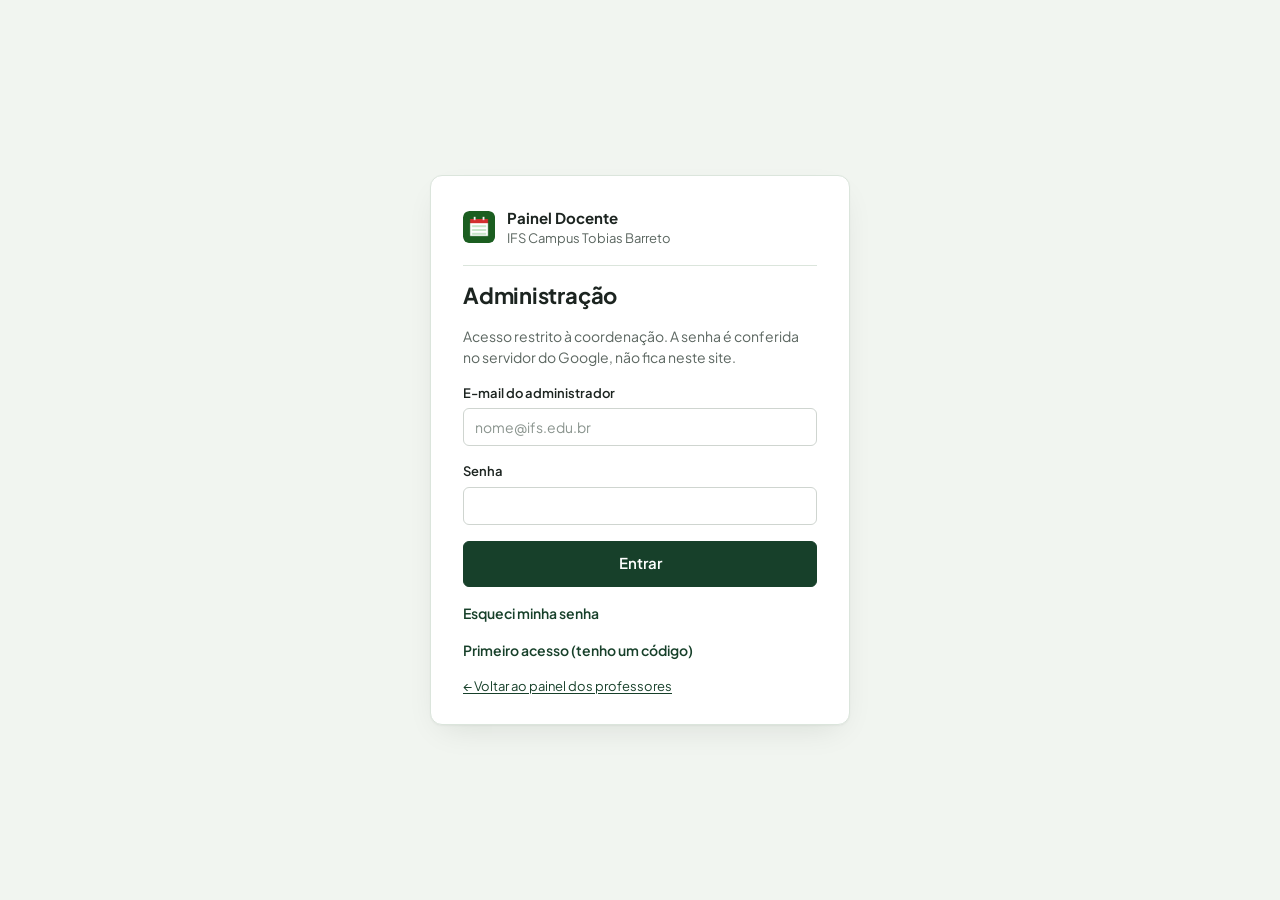
==== commit 8b16ffe8: "Painel do administrador no visual do modelo A (menu lateral verde, paleta e fonte) Co-Authored-By: C" ====
--- a/admin.html
+++ b/admin.html
@@ -9,8 +9,8 @@
   <link rel="icon" href="./icons/icon-192.png">
   <link rel="preconnect" href="https://fonts.googleapis.com">
   <link rel="preconnect" href="https://fonts.gstatic.com" crossorigin>
-  <link href="https://fonts.googleapis.com/css2?family=Public+Sans:wght@400;500;600;700&display=swap" rel="stylesheet">
-  <link rel="stylesheet" href="./admin.css?v=2.23">
+  <link href="https://fonts.googleapis.com/css2?family=Plus+Jakarta+Sans:wght@400;500;600;700;800&family=Public+Sans:wght@400;500;600;700&display=swap" rel="stylesheet">
+  <link rel="stylesheet" href="./admin.css?v=2.27">
 </head>
 <body>
 
@@ -77,6 +77,7 @@
     <button class="nav-item" data-tela="cadastros"><svg aria-hidden="true" width="20" height="20" viewBox="0 0 24 24" fill="none" stroke="currentColor" stroke-width="2" stroke-linecap="round" stroke-linejoin="round"><path d="M4 6h16M4 12h16M4 18h10"/></svg>Cadastros</button>
     <button class="nav-item" data-tela="banco"><svg aria-hidden="true" width="20" height="20" viewBox="0 0 24 24" fill="none" stroke="currentColor" stroke-width="2" stroke-linecap="round" stroke-linejoin="round"><path d="M3 10 12 4l9 6M5 10v8M9.5 10v8M14.5 10v8M19 10v8M3 20h18"/></svg>Banco de aulas<span class="selo oculto" id="seloBanco"></span></button>
     <button class="nav-item" data-tela="professores"><svg aria-hidden="true" width="20" height="20" viewBox="0 0 24 24" fill="none" stroke="currentColor" stroke-width="2" stroke-linecap="round" stroke-linejoin="round"><circle cx="9" cy="8" r="4"/><path d="M2 21c0-4 3-6 7-6s7 2 7 6"/></svg>Professores</button>
+    <button class="nav-item" data-tela="sinais"><svg aria-hidden="true" width="20" height="20" viewBox="0 0 24 24" fill="none" stroke="currentColor" stroke-width="2" stroke-linecap="round" stroke-linejoin="round"><path d="M18 8a6 6 0 0 0-12 0c0 7-3 9-3 9h18s-3-2-3-9M13.7 21a2 2 0 0 1-3.4 0"/></svg>Sinais dos professores</button>
     <button class="nav-item" data-tela="arquivos"><svg aria-hidden="true" width="20" height="20" viewBox="0 0 24 24" fill="none" stroke="currentColor" stroke-width="2" stroke-linecap="round" stroke-linejoin="round"><path d="M12 3v12M7 10l5 5 5-5M4 21h16"/></svg>Importar / Exportar</button>
     <button class="nav-item" data-tela="config"><svg aria-hidden="true" width="20" height="20" viewBox="0 0 24 24" fill="none" stroke="currentColor" stroke-width="2" stroke-linecap="round" stroke-linejoin="round"><circle cx="12" cy="12" r="3"/><path d="M19.4 15a1.7 1.7 0 0 0 .3 1.8l.1.1a2 2 0 1 1-2.8 2.8l-.1-.1a1.7 1.7 0 0 0-2.9 1.2V21a2 2 0 1 1-4 0v-.1a1.7 1.7 0 0 0-2.9-1.2l-.1.1a2 2 0 1 1-2.8-2.8l.1-.1A1.7 1.7 0 0 0 3 15H3a2 2 0 1 1 0-4h.1a1.7 1.7 0 0 0 1.2-2.9l-.1-.1a2 2 0 1 1 2.8-2.8l.1.1A1.7 1.7 0 0 0 9 4.6V4.5a2 2 0 1 1 4 0v.1a1.7 1.7 0 0 0 2.9 1.2l.1-.1a2 2 0 1 1 2.8 2.8l-.1.1a1.7 1.7 0 0 0 1.2 2.9h.1a2 2 0 1 1 0 4h-.1a1.7 1.7 0 0 0-1.5 1z"/></svg>Configurações</button>
   </aside>
@@ -95,6 +96,7 @@
 <div id="modais"></div>
 <div id="toast" class="oculto" role="status" aria-live="polite"></div>
 
-<script src="./admin.js?v=2.23"></script>
+<script src="./sinal.js?v=2.27"></script>
+<script src="./admin.js?v=2.27"></script>
 </body>
 </html>
--- a/admin.css
+++ b/admin.css
@@ -4,15 +4,15 @@
    (Public Sans), dados em tabelas, verde do IFS só onde há ação ou estado ativo.
    ============================================================================= */
 :root {
-  --mata: #1f5135;          /* verde institucional: marca, ativo, ação principal */
-  --mata-escuro: #163d28;
-  --mata-claro: #ecf3ee;
-  --papel: #f6f7f4;         /* fundo do app */
+  --mata: #17402a;          /* verde institucional: marca, ativo, ação principal */
+  --mata-escuro: #0f2d1d;
+  --mata-claro: #e3efe5;
+  --papel: #f1f5f0;         /* fundo do app */
   --branco: #ffffff;
   --tinta: #1c2420;         /* texto */
   --grafite: #5b6660;       /* texto secundário */
   --nevoa: #8a948e;
-  --linha: #e1e5e1;
+  --linha: #dbe5dc;
   --linha-forte: #cfd5d0;
 
   --falta: #b42318;   --falta-fundo: #fef3f2;   --falta-borda: #fecdca;
@@ -29,7 +29,7 @@
 * { box-sizing: border-box; }
 html, body { margin: 0; }
 body {
-  font-family: 'Public Sans', system-ui, -apple-system, 'Segoe UI', Roboto, sans-serif;
+  font-family: 'Plus Jakarta Sans', 'Public Sans', system-ui, -apple-system, 'Segoe UI', Roboto, sans-serif;
   font-size: 15px;
   line-height: 1.5;
   color: var(--tinta);
@@ -98,7 +98,7 @@
   grid-template-rows: 56px 1fr;
   grid-template-areas: "topo topo" "lateral main";
   /* o menu lateral segue até o fim da página, mesmo em telas longas */
-  background: linear-gradient(90deg, var(--branco) 0 231px, var(--linha) 231px 232px, var(--papel) 232px);
+  background: linear-gradient(90deg, #17402a 0 232px, var(--papel) 232px);
 }
 .topo {
   grid-area: topo; position: sticky; top: 0; z-index: 30;
@@ -439,5 +439,43 @@
 
 /* almoço e intervalo no quadro semanal */
 .quadro tr.q-pausa td { background: repeating-linear-gradient(135deg, #fbf6e8, #fbf6e8 6px, #f6efd8 6px, #f6efd8 12px); color: #6b5a1e; text-align: center; vertical-align: middle; font-size: 13px; font-weight: 700; letter-spacing: .02em; padding: 10px; border-top: 1px dashed #e3d7a8; border-bottom: 1px dashed #e3d7a8; }
+.quadro tbody tr.q-pausa:hover td, .quadro tbody tr.q-pausa:focus-within td { background: repeating-linear-gradient(135deg, #fbf6e8, #fbf6e8 6px, #f6efd8 6px, #f6efd8 12px); }
 .quadro tr.q-pausa th { font-weight: 600; color: #6b5a1e; vertical-align: middle; }
-@media print { .quadro tr.q-pausa td { background: repeating-linear-gradient(135deg, #fbf6e8, #fbf6e8 6px, #f6efd8 6px, #f6efd8 12px); color: #6b5a1e; text-align: center; vertical-align: middle; font-size: 13px; font-weight: 700; letter-spacing: .02em; padding: 10px; border-top: 1px dashed #e3d7a8; border-bottom: 1px dashed #e3d7a8; } }
+@media print { .quadro tr.q-pausa td { background: #f6efd8 !important; -webkit-print-color-adjust: exact; print-color-adjust: exact; } }
+
+/* ---- Sinais dos professores ---- */
+.sinais-layout { display: grid; grid-template-columns: 260px minmax(0, 1fr); gap: 16px; align-items: start; }
+.sinais-lista { padding: 8px; display: flex; flex-direction: column; gap: 6px; max-height: 70vh; overflow: auto; }
+.sinal-prof { display: flex; align-items: center; justify-content: space-between; gap: 8px; min-height: 44px; padding: 0 12px; border-radius: 10px; border: 1px solid transparent; background: transparent; text-align: left; font: inherit; font-size: 14px; font-weight: 600; cursor: pointer; width: 100%; margin-bottom: 4px; }
+.sinal-prof:hover { background: #f3f6f1; }
+.sinal-prof.ativo { background: #e3efe5; border-color: var(--mata, #1f4d2e); color: var(--mata-escuro, #17482a); }
+.sinal-prof .selo-n { font-size: 12px; font-weight: 700; border-radius: 999px; padding: 2px 9px; background: #eef1ec; color: #3b4650; flex-shrink: 0; }
+.sinal-cab { display: flex; justify-content: space-between; align-items: flex-start; gap: 12px; flex-wrap: wrap; padding: 16px 18px; border-bottom: 1px solid #edf0ea; }
+.sinal-chk { display: flex; align-items: center; gap: 8px; font-size: 13px; min-height: 44px; cursor: pointer; }
+.sinal-semana { display: grid; grid-template-columns: repeat(5, minmax(0, 1fr)); }
+.sinal-col { border-right: 1px solid #edf0ea; padding: 0 8px 10px; display: flex; flex-direction: column; gap: 6px; min-width: 0; }
+.sinal-col:last-child { border-right: 0; }
+.sinal-col-t { margin: 0 -8px 4px; padding: 10px 12px; background: #f9faf7; border-bottom: 1px solid #edf0ea; font-size: 13px; font-weight: 700; color: #4a554e; }
+.sinal-ev2 { padding: 6px 8px; border-radius: 6px; font-size: 12px; line-height: 1.3; background: #f0f2f1; border-left: 3px solid #6b766f; display: flex; flex-direction: column; gap: 1px; }
+.sinal-ev2 small { color: #4a554e; font-size: 11px; }
+.sinal-ev2.sinal-inicio, .sinal-ev2.sinal-volta { background: #eaf5ec; border-left-color: #2c6a40; }
+.sinal-ev2.sinal-troca { background: #e9f5f9; border-left-color: #0e7490; }
+.sinal-ev2.sinal-intervalo { background: #f6efd8; border-left-color: #c9b66a; }
+@media (max-width: 860px) {
+  .sinais-layout { grid-template-columns: 1fr; }
+  .sinais-lista { max-height: 220px; }
+  .sinal-semana { grid-template-columns: 1fr; }
+  .sinal-col { border-right: 0; border-bottom: 1px solid #edf0ea; }
+}
+.sinal-periodo { display: flex; flex-wrap: wrap; align-items: flex-end; gap: 12px 16px; margin-bottom: 16px; }
+.sinal-periodo > div:first-child { flex: 1 1 260px; }
+.sinal-periodo .campo { min-width: 150px; }
+
+/* ---- Modelo A (institucional): menu lateral verde escuro ---- */
+.lateral { background: #17402a; border-right: 0; padding: 18px 14px; gap: 4px; }
+.nav-item { color: #dcebe0; font-weight: 600; border-radius: 10px; min-height: 42px; }
+.nav-item:hover { background: rgba(255,255,255,.1); color: #fff; }
+.nav-item[aria-current="page"] { background: #fff; color: #17402a; font-weight: 700; }
+.nav-item[aria-current="page"]::before { display: none; }
+.topo { background: #fff; }
+.nav-baixo button[aria-current="page"] { color: #17402a; font-weight: 700; }
